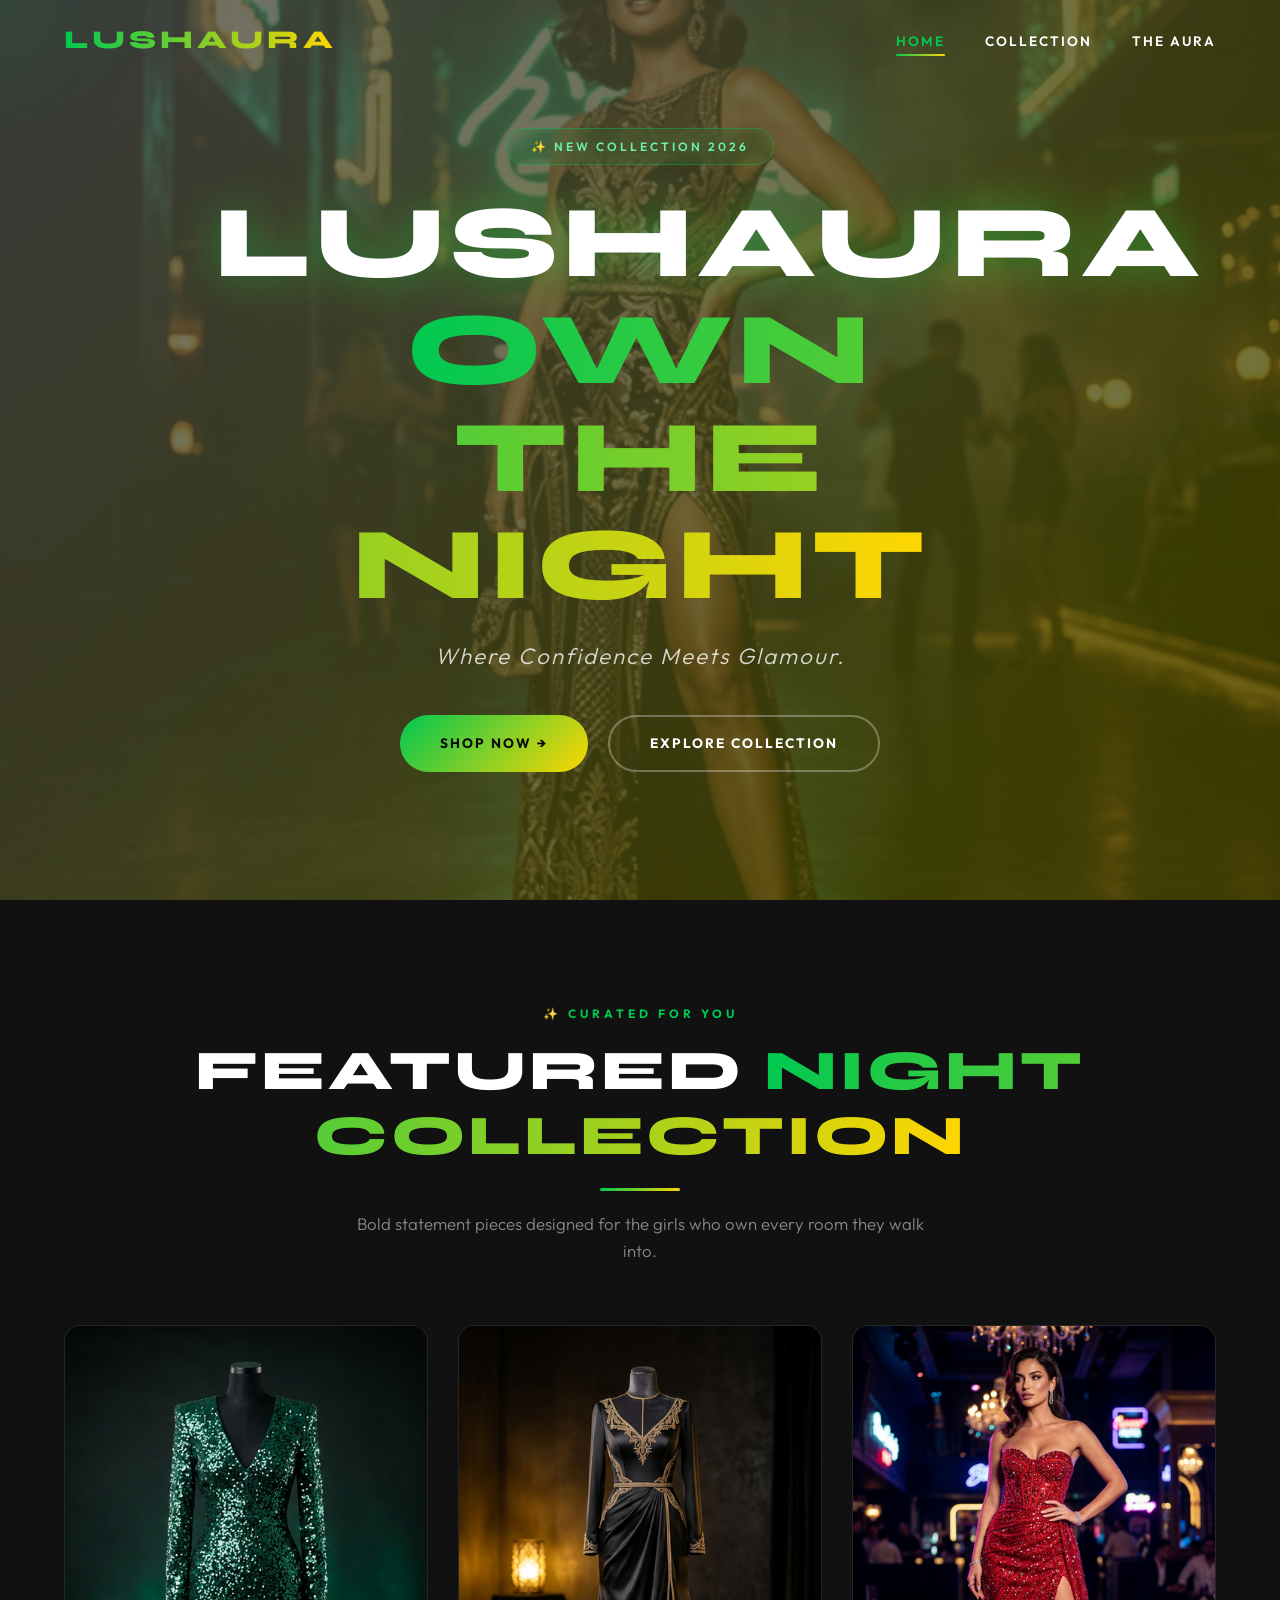
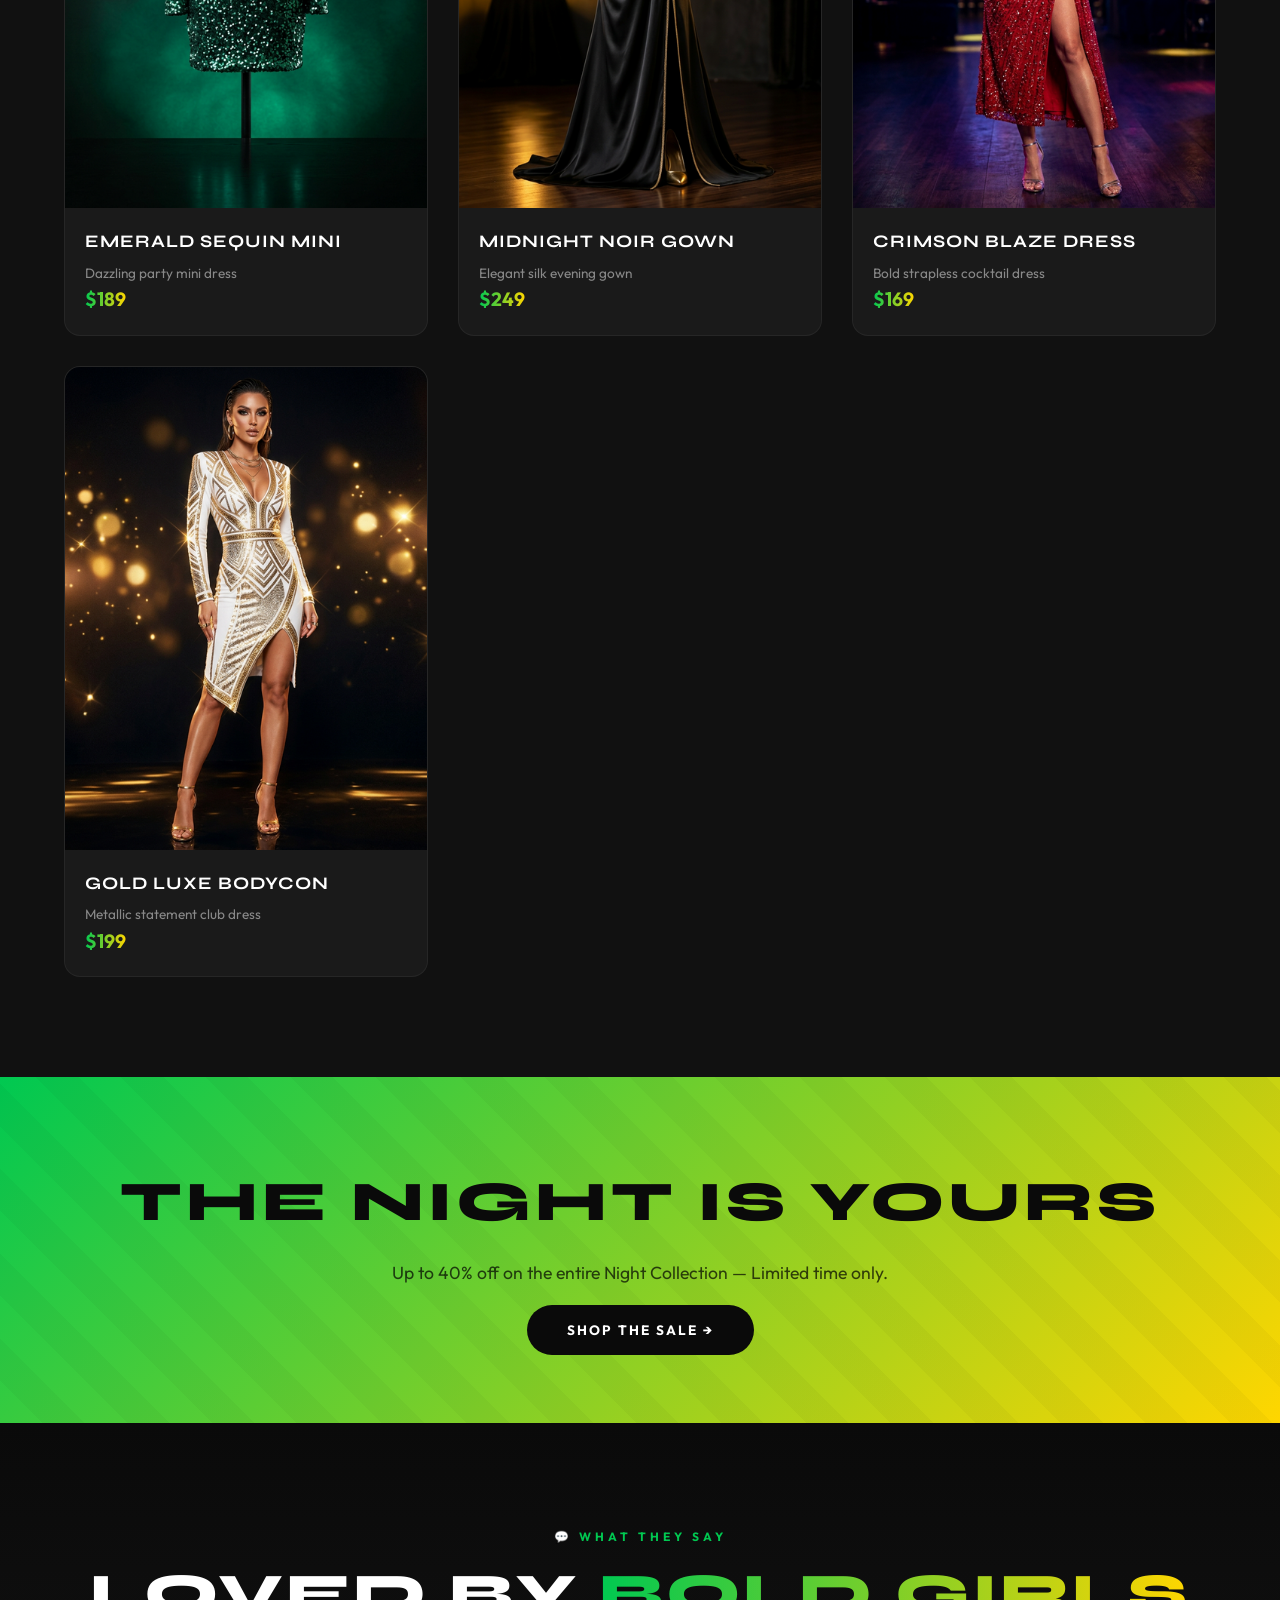
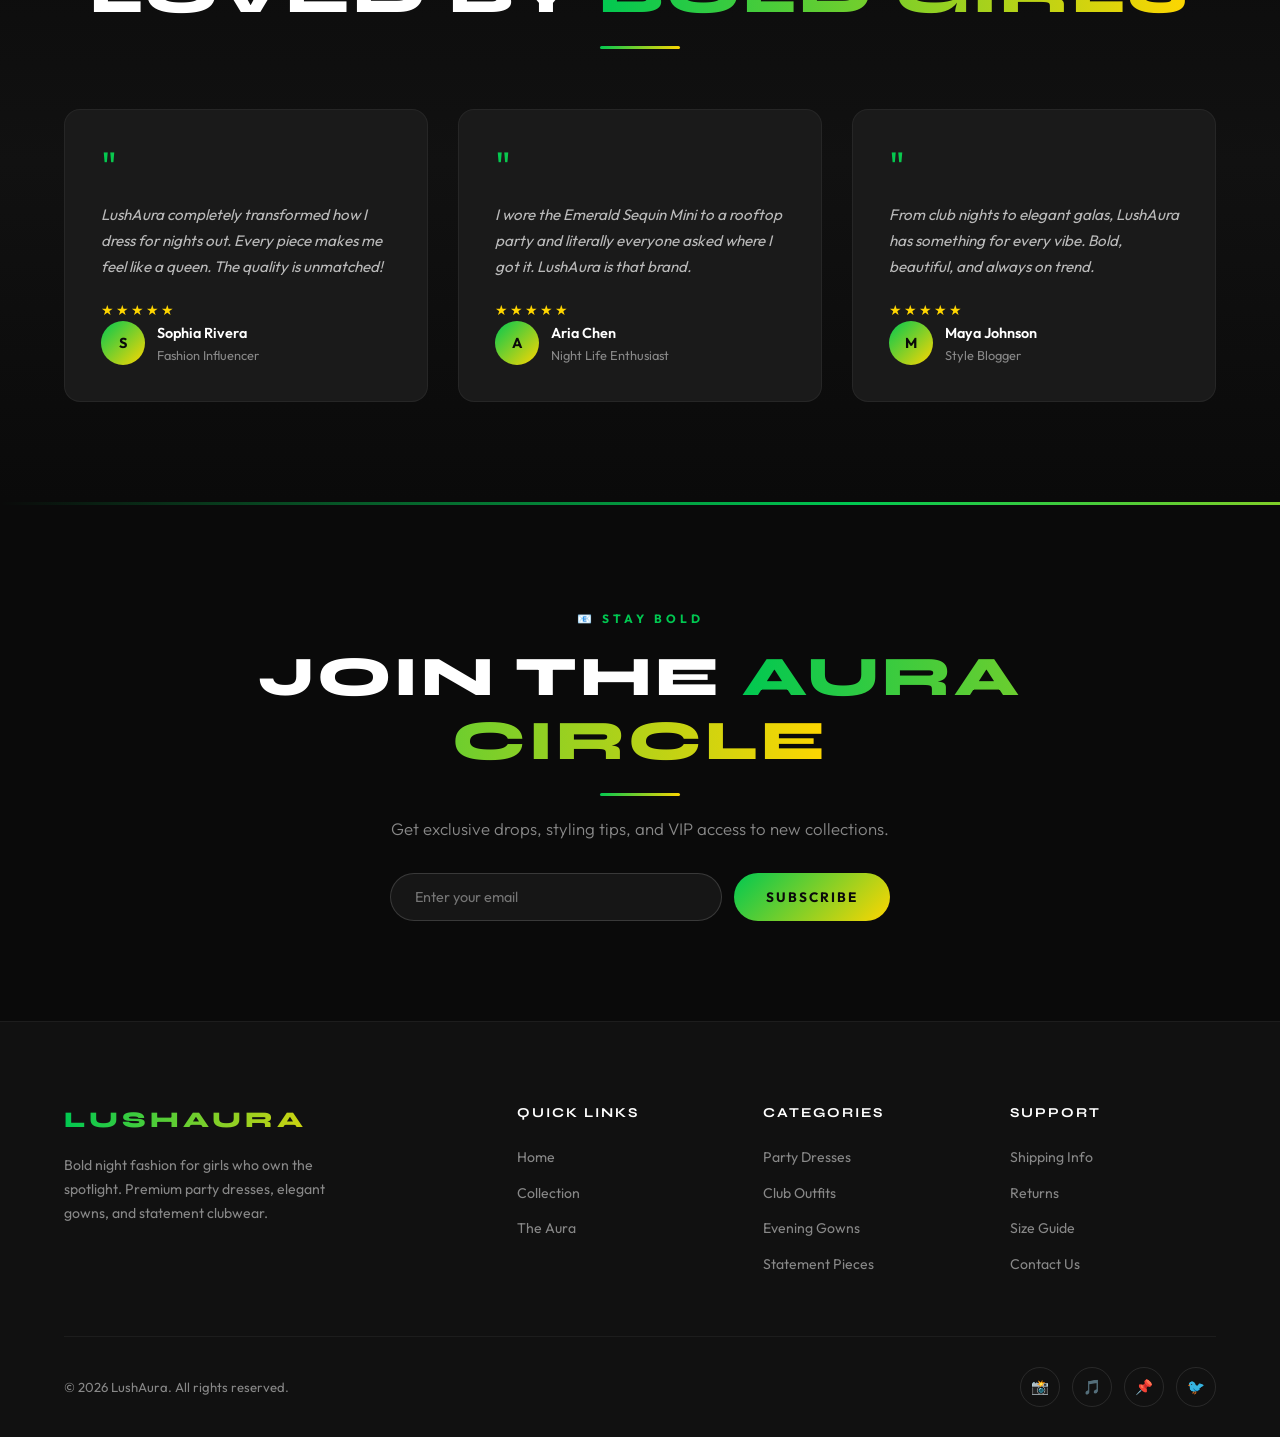
==== index.html @ 98f6dc51 "Add files via upload" ====
<!DOCTYPE html>
<html lang="en">

<head>
  <meta charset="UTF-8">
  <meta name="viewport" content="width=device-width, initial-scale=1.0">
  <meta name="description"
    content="LushAura — Bold night & party fashion for girls. Own the night with glamorous dresses, clubwear, and elegant gowns. Where confidence meets glamour.">
  <title>LushAura — Own The Night</title>
  <link rel="stylesheet" href="style.css">
  <link rel="icon"
    href="data:image/svg+xml,<svg xmlns='http://www.w3.org/2000/svg' viewBox='0 0 100 100'><text y='.9em' font-size='90'>✨</text></svg>">
</head>

<body>

  <!-- Preloader -->
  <div class="preloader">
    <div class="preloader-content">
      <div class="preloader-logo">LushAura</div>
      <div class="preloader-bar"></div>
    </div>
  </div>

  <!-- Navigation -->
  <nav class="navbar" id="navbar">
    <div class="container">
      <a href="index.html" class="nav-logo">LushAura</a>
      <ul class="nav-links">
        <li><a href="index.html" class="active">Home</a></li>
        <li><a href="collection.html">Collection</a></li>
        <li><a href="about.html">The Aura</a></li>
      </ul>
      <div class="hamburger" id="hamburger">
        <span></span><span></span><span></span>
      </div>
    </div>
  </nav>

  <!-- Mobile Nav -->
  <div class="mobile-nav" id="mobileNav">
    <a href="index.html">Home</a>
    <a href="collection.html">Collection</a>
    <a href="about.html">The Aura</a>
  </div>

  <!-- ===== HERO SECTION ===== -->
  <section class="hero" id="hero">
    <div class="hero-bg"></div>
    <div class="hero-image">
      <img src="images/hero-main.png" alt="LushAura Night Fashion">
    </div>
    <div class="hero-overlay"></div>
    <div class="hero-content">
      <span class="hero-badge">✨ New Collection 2026</span>
      <h1 class="hero-title">
        <span class="glow">LUSHAURA</span><br>
        <span class="gradient-text">OWN THE NIGHT</span>
      </h1>
      <p class="hero-tagline" data-type="Where Confidence Meets Glamour."></p>
      <div class="hero-buttons">
        <a href="collection.html" class="btn btn-primary">Shop Now →</a>
        <a href="collection.html" class="btn btn-outline">Explore Collection</a>
      </div>
    </div>
  </section>

  <!-- ===== FEATURED COLLECTION ===== -->
  <section class="section section-dark" id="featured">
    <div class="container">
      <div class="section-header reveal">
        <span class="section-label">✨ Curated For You</span>
        <h2 class="section-title">FEATURED <span class="gradient-text">NIGHT COLLECTION</span></h2>
        <div class="gradient-divider"></div>
        <p class="section-subtitle">Bold statement pieces designed for the girls who own every room they walk into.</p>
      </div>

      <div class="featured-grid">

        <!-- Product 1 -->
        <div class="product-card reveal">
          <div class="product-card-image">
            <img src="images/product-1.png" alt="Emerald Sequin Mini">
            <div class="product-card-overlay">
              <a href="collection.html" class="btn btn-primary" style="padding:12px 28px; font-size:0.75rem;">View
                Details</a>
            </div>
          </div>
          <div class="product-card-info">
            <h3 class="product-card-name">Emerald Sequin Mini</h3>
            <p class="product-card-desc">Dazzling party mini dress</p>
            <span class="product-card-price">$189</span>
          </div>
        </div>

        <!-- Product 2 -->
        <div class="product-card reveal">
          <div class="product-card-image">
            <img src="images/product-2.png" alt="Midnight Noir Gown">
            <div class="product-card-overlay">
              <a href="collection.html" class="btn btn-primary" style="padding:12px 28px; font-size:0.75rem;">View
                Details</a>
            </div>
          </div>
          <div class="product-card-info">
            <h3 class="product-card-name">Midnight Noir Gown</h3>
            <p class="product-card-desc">Elegant silk evening gown</p>
            <span class="product-card-price">$249</span>
          </div>
        </div>

        <!-- Product 3 -->
        <div class="product-card reveal">
          <div class="product-card-image">
            <img src="images/product-3.png" alt="Crimson Blaze Dress">
            <div class="product-card-overlay">
              <a href="collection.html" class="btn btn-primary" style="padding:12px 28px; font-size:0.75rem;">View
                Details</a>
            </div>
          </div>
          <div class="product-card-info">
            <h3 class="product-card-name">Crimson Blaze Dress</h3>
            <p class="product-card-desc">Bold strapless cocktail dress</p>
            <span class="product-card-price">$169</span>
          </div>
        </div>

        <!-- Product 4 -->
        <div class="product-card reveal">
          <div class="product-card-image">
            <img src="images/product-4.png" alt="Gold Luxe Bodycon">
            <div class="product-card-overlay">
              <a href="collection.html" class="btn btn-primary" style="padding:12px 28px; font-size:0.75rem;">View
                Details</a>
            </div>
          </div>
          <div class="product-card-info">
            <h3 class="product-card-name">Gold Luxe Bodycon</h3>
            <p class="product-card-desc">Metallic statement club dress</p>
            <span class="product-card-price">$199</span>
          </div>
        </div>

      </div>
    </div>
  </section>

  <!-- ===== PROMO BANNER ===== -->
  <section class="promo-banner">
    <div class="container">
      <div class="promo-content">
        <h2 class="promo-title reveal">THE NIGHT IS YOURS</h2>
        <p class="promo-subtitle reveal">Up to 40% off on the entire Night Collection — Limited time only.</p>
        <a href="collection.html" class="btn-dark reveal">Shop The Sale →</a>
      </div>
    </div>
  </section>

  <!-- ===== TESTIMONIALS ===== -->
  <section class="section section-gradient" id="testimonials">
    <div class="container">
      <div class="section-header reveal">
        <span class="section-label">💬 What They Say</span>
        <h2 class="section-title">LOVED BY <span class="gradient-text">BOLD GIRLS</span></h2>
        <div class="gradient-divider"></div>
      </div>

      <div class="testimonials-grid">
        <div class="testimonial-card reveal">
          <div class="testimonial-quote">"</div>
          <p class="testimonial-text">LushAura completely transformed how I dress for nights out. Every piece makes me
            feel like a queen. The quality is unmatched!</p>
          <div class="testimonial-stars">★★★★★</div>
          <div class="testimonial-author">
            <div class="testimonial-avatar">S</div>
            <div>
              <div class="testimonial-name">Sophia Rivera</div>
              <div class="testimonial-role">Fashion Influencer</div>
            </div>
          </div>
        </div>

        <div class="testimonial-card reveal">
          <div class="testimonial-quote">"</div>
          <p class="testimonial-text">I wore the Emerald Sequin Mini to a rooftop party and literally everyone asked
            where I got it. LushAura is that brand.</p>
          <div class="testimonial-stars">★★★★★</div>
          <div class="testimonial-author">
            <div class="testimonial-avatar">A</div>
            <div>
              <div class="testimonial-name">Aria Chen</div>
              <div class="testimonial-role">Night Life Enthusiast</div>
            </div>
          </div>
        </div>

        <div class="testimonial-card reveal">
          <div class="testimonial-quote">"</div>
          <p class="testimonial-text">From club nights to elegant galas, LushAura has something for every vibe. Bold,
            beautiful, and always on trend.</p>
          <div class="testimonial-stars">★★★★★</div>
          <div class="testimonial-author">
            <div class="testimonial-avatar">M</div>
            <div>
              <div class="testimonial-name">Maya Johnson</div>
              <div class="testimonial-role">Style Blogger</div>
            </div>
          </div>
        </div>
      </div>
    </div>
  </section>

  <!-- ===== ANIMATED DIVIDER ===== -->
  <div class="animated-divider"></div>

  <!-- ===== NEWSLETTER / CTA ===== -->
  <section class="section" id="newsletter">
    <div class="container">
      <div class="section-header reveal" style="margin-bottom:30px;">
        <span class="section-label">📧 Stay Bold</span>
        <h2 class="section-title">JOIN THE <span class="gradient-text">AURA CIRCLE</span></h2>
        <div class="gradient-divider"></div>
        <p class="section-subtitle">Get exclusive drops, styling tips, and VIP access to new collections.</p>
      </div>
      <div class="reveal"
        style="display:flex; gap:12px; justify-content:center; flex-wrap:wrap; max-width:500px; margin:30px auto 0;">
        <input type="email" placeholder="Enter your email"
          style="flex:1; min-width:220px; padding:14px 24px; border-radius:50px; border:1px solid rgba(255,255,255,0.15); background:rgba(255,255,255,0.05); color:#fff; font-family:var(--font-body); font-size:0.9rem; outline:none; transition:all 0.3s;"
          onfocus="this.style.borderColor='#00C851'" onblur="this.style.borderColor='rgba(255,255,255,0.15)'">
        <button class="btn btn-primary" style="padding:14px 32px;">Subscribe</button>
      </div>
    </div>
  </section>

  <!-- ===== FOOTER ===== -->
  <footer class="footer">
    <div class="container">
      <div class="footer-grid">
        <div class="footer-brand">
          <div class="footer-logo">LushAura</div>
          <p>Bold night fashion for girls who own the spotlight. Premium party dresses, elegant gowns, and statement
            clubwear.</p>
        </div>
        <div>
          <h4 class="footer-heading">Quick Links</h4>
          <ul class="footer-links">
            <li><a href="index.html">Home</a></li>
            <li><a href="collection.html">Collection</a></li>
            <li><a href="about.html">The Aura</a></li>
          </ul>
        </div>
        <div>
          <h4 class="footer-heading">Categories</h4>
          <ul class="footer-links">
            <li><a href="collection.html">Party Dresses</a></li>
            <li><a href="collection.html">Club Outfits</a></li>
            <li><a href="collection.html">Evening Gowns</a></li>
            <li><a href="collection.html">Statement Pieces</a></li>
          </ul>
        </div>
        <div>
          <h4 class="footer-heading">Support</h4>
          <ul class="footer-links">
            <li><a href="#">Shipping Info</a></li>
            <li><a href="#">Returns</a></li>
            <li><a href="#">Size Guide</a></li>
            <li><a href="#">Contact Us</a></li>
          </ul>
        </div>
      </div>
      <div class="footer-bottom">
        <p>© 2026 LushAura. All rights reserved.</p>
        <div class="footer-socials">
          <a href="#" class="footer-social-link" title="Instagram">📸</a>
          <a href="#" class="footer-social-link" title="TikTok">🎵</a>
          <a href="#" class="footer-social-link" title="Pinterest">📌</a>
          <a href="#" class="footer-social-link" title="Twitter">🐦</a>
        </div>
      </div>
    </div>
  </footer>

  <script src="images-data.js"></script>
  <script src="script.js"></script>
</body>

</html>
---- style.css ----
/* ============================================
   LushAura — Bold Night Fashion Brand
   Design System & Complete Styles
   ============================================ */

/* ---------- Google Fonts ---------- */
@import url('https://fonts.googleapis.com/css2?family=Outfit:wght@300;400;500;600;700;800;900&family=Syne:wght@400;500;600;700;800&display=swap');

/* ---------- CSS Variables ---------- */
:root {
  /* Brand Colors */
  --green: #00C851;
  --green-dark: #009624;
  --green-light: #69F0AE;
  --yellow: #FFD600;
  --yellow-light: #FFFF00;
  --white: #FFFFFF;
  --off-white: #F5F5F5;
  --black: #0A0A0A;
  --dark: #111111;
  --dark-card: #1A1A1A;
  --gray: #888888;
  --light-gray: #E0E0E0;

  /* Gradients */
  --gradient-main: linear-gradient(135deg, #00C851, #FFD600);
  --gradient-hero: linear-gradient(135deg, #FFFFFF 0%, #69F0AE 40%, #FFD600 100%);
  --gradient-dark: linear-gradient(135deg, #0A0A0A 0%, #1A1A1A 100%);
  --gradient-glow: linear-gradient(135deg, rgba(0,200,81,0.3), rgba(255,214,0,0.3));
  --gradient-text: linear-gradient(90deg, #00C851, #FFD600);

  /* Typography */
  --font-heading: 'Syne', sans-serif;
  --font-body: 'Outfit', sans-serif;

  /* Spacing */
  --section-padding: 100px 0;
  --container-width: 1200px;

  /* Effects */
  --glow-green: 0 0 30px rgba(0,200,81,0.4);
  --glow-yellow: 0 0 30px rgba(255,214,0,0.4);
  --glow-combined: 0 0 20px rgba(0,200,81,0.3), 0 0 40px rgba(255,214,0,0.2);
  --transition: all 0.4s cubic-bezier(0.25, 0.46, 0.45, 0.94);
  --transition-fast: all 0.25s ease;
}

/* ---------- Reset & Base ---------- */
*, *::before, *::after {
  margin: 0;
  padding: 0;
  box-sizing: border-box;
}

html {
  scroll-behavior: smooth;
  overflow-x: hidden;
}

body {
  font-family: var(--font-body);
  background: var(--black);
  color: var(--white);
  overflow-x: hidden;
  line-height: 1.6;
  -webkit-font-smoothing: antialiased;
}

a {
  text-decoration: none;
  color: inherit;
}

img {
  max-width: 100%;
  display: block;
}

ul { list-style: none; }

.container {
  max-width: var(--container-width);
  margin: 0 auto;
  padding: 0 24px;
}

/* ---------- Cursor Glow Effect ---------- */
.cursor-glow {
  position: fixed;
  width: 300px;
  height: 300px;
  border-radius: 50%;
  background: radial-gradient(circle, rgba(0,200,81,0.08) 0%, transparent 70%);
  pointer-events: none;
  z-index: 9999;
  transform: translate(-50%, -50%);
  transition: opacity 0.3s;
}

/* ---------- Preloader ---------- */
.preloader {
  position: fixed;
  inset: 0;
  background: var(--black);
  display: flex;
  align-items: center;
  justify-content: center;
  z-index: 100000;
  transition: opacity 0.6s, visibility 0.6s;
}

.preloader.hidden {
  opacity: 0;
  visibility: hidden;
}

.preloader-content {
  text-align: center;
}

.preloader-logo {
  font-family: var(--font-heading);
  font-size: 3rem;
  font-weight: 800;
  background: var(--gradient-text);
  -webkit-background-clip: text;
  -webkit-text-fill-color: transparent;
  background-clip: text;
  letter-spacing: 6px;
  text-transform: uppercase;
  animation: preloaderPulse 1.5s ease-in-out infinite;
}

.preloader-bar {
  width: 200px;
  height: 3px;
  background: rgba(255,255,255,0.1);
  margin: 20px auto 0;
  border-radius: 3px;
  overflow: hidden;
}

.preloader-bar::after {
  content: '';
  display: block;
  width: 40%;
  height: 100%;
  background: var(--gradient-main);
  border-radius: 3px;
  animation: preloaderSlide 1s ease-in-out infinite;
}

@keyframes preloaderPulse {
  0%, 100% { opacity: 0.6; transform: scale(0.98); }
  50% { opacity: 1; transform: scale(1); }
}

@keyframes preloaderSlide {
  0% { transform: translateX(-100%); }
  100% { transform: translateX(350%); }
}

/* ============================================
   NAVIGATION
   ============================================ */
.navbar {
  position: fixed;
  top: 0;
  left: 0;
  width: 100%;
  z-index: 10000;
  padding: 20px 0;
  transition: var(--transition);
}

.navbar.scrolled {
  background: rgba(10,10,10,0.92);
  backdrop-filter: blur(20px);
  -webkit-backdrop-filter: blur(20px);
  padding: 12px 0;
  box-shadow: 0 2px 30px rgba(0,200,81,0.1);
}

.navbar .container {
  display: flex;
  align-items: center;
  justify-content: space-between;
}

.nav-logo {
  font-family: var(--font-heading);
  font-size: 1.6rem;
  font-weight: 800;
  letter-spacing: 4px;
  text-transform: uppercase;
  background: var(--gradient-text);
  -webkit-background-clip: text;
  -webkit-text-fill-color: transparent;
  background-clip: text;
}

.nav-links {
  display: flex;
  gap: 40px;
  align-items: center;
}

.nav-links a {
  font-size: 0.85rem;
  font-weight: 600;
  letter-spacing: 2px;
  text-transform: uppercase;
  position: relative;
  padding: 4px 0;
  transition: var(--transition-fast);
}

.nav-links a::after {
  content: '';
  position: absolute;
  bottom: -2px;
  left: 0;
  width: 0;
  height: 2px;
  background: var(--gradient-main);
  transition: var(--transition);
  border-radius: 2px;
}

.nav-links a:hover::after,
.nav-links a.active::after {
  width: 100%;
}

.nav-links a:hover {
  color: var(--green-light);
}

.nav-links a.active {
  color: var(--green);
}

/* Hamburger */
.hamburger {
  display: none;
  flex-direction: column;
  gap: 5px;
  cursor: pointer;
  z-index: 10001;
}

.hamburger span {
  width: 28px;
  height: 2px;
  background: var(--white);
  transition: var(--transition);
  border-radius: 2px;
}

.hamburger.active span:nth-child(1) { transform: rotate(45deg) translate(5px, 5px); }
.hamburger.active span:nth-child(2) { opacity: 0; }
.hamburger.active span:nth-child(3) { transform: rotate(-45deg) translate(5px, -5px); }

/* Mobile Nav */
.mobile-nav {
  display: none;
  position: fixed;
  inset: 0;
  background: rgba(10,10,10,0.98);
  backdrop-filter: blur(30px);
  z-index: 10000;
  flex-direction: column;
  align-items: center;
  justify-content: center;
  gap: 30px;
  opacity: 0;
  visibility: hidden;
  transition: var(--transition);
}

.mobile-nav.active {
  opacity: 1;
  visibility: visible;
}

.mobile-nav a {
  font-family: var(--font-heading);
  font-size: 2rem;
  font-weight: 700;
  text-transform: uppercase;
  letter-spacing: 4px;
  transition: var(--transition-fast);
}

.mobile-nav a:hover {
  background: var(--gradient-text);
  -webkit-background-clip: text;
  -webkit-text-fill-color: transparent;
  background-clip: text;
}

/* ============================================
   HERO SECTION
   ============================================ */
.hero {
  position: relative;
  min-height: 100vh;
  display: flex;
  align-items: center;
  justify-content: center;
  overflow: hidden;
}

.hero-bg {
  position: absolute;
  inset: 0;
  background: linear-gradient(-45deg, #ffffff, #69F0AE, #00C851, #FFD600, #FFFF00, #ffffff);
  background-size: 400% 400%;
  animation: heroGradient 12s ease infinite;
  z-index: 0;
}

@keyframes heroGradient {
  0% { background-position: 0% 50%; }
  50% { background-position: 100% 50%; }
  100% { background-position: 0% 50%; }
}

.hero-overlay {
  position: absolute;
  inset: 0;
  background: rgba(0,0,0,0.55);
  z-index: 1;
}

.hero-image {
  position: absolute;
  inset: 0;
  z-index: 0;
}

.hero-image img {
  width: 100%;
  height: 100%;
  object-fit: cover;
  opacity: 0.5;
}

.hero-content {
  position: relative;
  z-index: 2;
  text-align: center;
  max-width: 900px;
  padding: 0 24px;
}

.hero-badge {
  display: inline-block;
  padding: 8px 24px;
  border: 1px solid rgba(0,200,81,0.4);
  border-radius: 50px;
  font-size: 0.75rem;
  font-weight: 600;
  letter-spacing: 3px;
  text-transform: uppercase;
  color: var(--green-light);
  margin-bottom: 24px;
  backdrop-filter: blur(10px);
  background: rgba(0,200,81,0.08);
  animation: fadeSlideUp 1s 0.2s both;
}

.hero-title {
  font-family: var(--font-heading);
  font-size: clamp(3rem, 8vw, 6.5rem);
  font-weight: 900;
  line-height: 1.05;
  text-transform: uppercase;
  letter-spacing: 4px;
  margin-bottom: 20px;
  animation: fadeSlideUp 1s 0.4s both;
}

.hero-title .gradient-text {
  background: var(--gradient-text);
  -webkit-background-clip: text;
  -webkit-text-fill-color: transparent;
  background-clip: text;
  text-shadow: none;
}

.hero-title .glow {
  text-shadow: 0 0 40px rgba(0,200,81,0.4), 0 0 80px rgba(255,214,0,0.2);
}

.hero-tagline {
  font-size: clamp(1rem, 2.5vw, 1.4rem);
  font-weight: 300;
  color: rgba(255,255,255,0.8);
  letter-spacing: 2px;
  margin-bottom: 40px;
  font-style: italic;
  animation: fadeSlideUp 1s 0.6s both;
}

.hero-buttons {
  display: flex;
  gap: 20px;
  justify-content: center;
  flex-wrap: wrap;
  animation: fadeSlideUp 1s 0.8s both;
}

/* ---------- Buttons ---------- */
.btn {
  display: inline-flex;
  align-items: center;
  gap: 8px;
  padding: 16px 40px;
  font-family: var(--font-body);
  font-size: 0.85rem;
  font-weight: 700;
  text-transform: uppercase;
  letter-spacing: 2px;
  border: none;
  border-radius: 50px;
  cursor: pointer;
  position: relative;
  overflow: hidden;
  transition: var(--transition);
}

.btn-primary {
  background: var(--gradient-main);
  color: var(--black);
}

.btn-primary:hover {
  transform: translateY(-3px);
  box-shadow: var(--glow-combined);
}

.btn-outline {
  background: transparent;
  color: var(--white);
  border: 2px solid rgba(255,255,255,0.3);
}

.btn-outline:hover {
  border-color: var(--green);
  color: var(--green-light);
  transform: translateY(-3px);
  box-shadow: var(--glow-green);
}

/* Ripple effect */
.btn .ripple {
  position: absolute;
  border-radius: 50%;
  background: rgba(255,255,255,0.3);
  transform: scale(0);
  animation: ripple 0.6s linear;
  pointer-events: none;
}

@keyframes ripple {
  to { transform: scale(4); opacity: 0; }
}

/* ============================================
   SECTION STYLES
   ============================================ */
.section {
  padding: var(--section-padding);
  position: relative;
}

.section-dark {
  background: var(--dark);
}

.section-gradient {
  background: linear-gradient(180deg, var(--black) 0%, var(--dark) 50%, var(--black) 100%);
}

.section-header {
  text-align: center;
  margin-bottom: 60px;
}

.section-label {
  display: inline-block;
  font-size: 0.75rem;
  font-weight: 700;
  letter-spacing: 4px;
  text-transform: uppercase;
  color: var(--green);
  margin-bottom: 16px;
}

.section-title {
  font-family: var(--font-heading);
  font-size: clamp(2rem, 5vw, 3.5rem);
  font-weight: 800;
  text-transform: uppercase;
  letter-spacing: 3px;
  line-height: 1.15;
  margin-bottom: 16px;
}

.section-title .gradient-text {
  background: var(--gradient-text);
  -webkit-background-clip: text;
  -webkit-text-fill-color: transparent;
  background-clip: text;
}

.section-subtitle {
  font-size: 1.05rem;
  color: var(--gray);
  max-width: 600px;
  margin: 0 auto;
  font-weight: 300;
}

/* Gradient Divider */
.gradient-divider {
  width: 80px;
  height: 3px;
  background: var(--gradient-main);
  margin: 20px auto;
  border-radius: 3px;
}

/* ============================================
   FEATURED COLLECTION (Home)
   ============================================ */
.featured-grid {
  display: grid;
  grid-template-columns: repeat(auto-fit, minmax(280px, 1fr));
  gap: 30px;
}

.product-card {
  background: var(--dark-card);
  border-radius: 16px;
  overflow: hidden;
  position: relative;
  transition: var(--transition);
  border: 1px solid rgba(255,255,255,0.05);
}

.product-card:hover {
  transform: translateY(-10px);
  box-shadow: 0 20px 60px rgba(0,200,81,0.15);
  border-color: rgba(0,200,81,0.2);
}

.product-card-image {
  position: relative;
  overflow: hidden;
  aspect-ratio: 3/4;
}

.product-card-image img {
  width: 100%;
  height: 100%;
  object-fit: cover;
  transition: transform 0.6s ease;
}

.product-card:hover .product-card-image img {
  transform: scale(1.08);
}

.product-card-overlay {
  position: absolute;
  inset: 0;
  background: linear-gradient(to top, rgba(0,0,0,0.8) 0%, transparent 50%);
  opacity: 0;
  transition: var(--transition);
  display: flex;
  align-items: flex-end;
  justify-content: center;
  padding: 20px;
}

.product-card:hover .product-card-overlay {
  opacity: 1;
}

.product-card-info {
  padding: 20px;
}

.product-card-name {
  font-family: var(--font-heading);
  font-size: 1.1rem;
  font-weight: 700;
  text-transform: uppercase;
  letter-spacing: 1px;
  margin-bottom: 6px;
}

.product-card-price {
  font-size: 1.2rem;
  font-weight: 700;
  background: var(--gradient-text);
  -webkit-background-clip: text;
  -webkit-text-fill-color: transparent;
  background-clip: text;
}

.product-card-desc {
  font-size: 0.85rem;
  color: var(--gray);
  margin-top: 4px;
}

/* ============================================
   PROMO BANNER
   ============================================ */
.promo-banner {
  padding: 80px 0;
  background: var(--gradient-main);
  position: relative;
  overflow: hidden;
}

.promo-banner::before {
  content: '';
  position: absolute;
  inset: 0;
  background: repeating-linear-gradient(
    45deg,
    transparent,
    transparent 30px,
    rgba(0,0,0,0.03) 30px,
    rgba(0,0,0,0.03) 60px
  );
}

.promo-content {
  position: relative;
  text-align: center;
}

.promo-title {
  font-family: var(--font-heading);
  font-size: clamp(2rem, 5vw, 3.5rem);
  font-weight: 900;
  color: var(--black);
  text-transform: uppercase;
  letter-spacing: 4px;
  margin-bottom: 12px;
}

.promo-subtitle {
  font-size: 1.1rem;
  color: rgba(0,0,0,0.7);
  margin-bottom: 30px;
  font-weight: 400;
}

.btn-dark {
  background: var(--black);
  color: var(--white);
  padding: 16px 40px;
  border-radius: 50px;
  font-weight: 700;
  text-transform: uppercase;
  letter-spacing: 2px;
  font-size: 0.85rem;
  border: none;
  cursor: pointer;
  transition: var(--transition);
}

.btn-dark:hover {
  background: var(--dark);
  transform: translateY(-3px);
  box-shadow: 0 10px 30px rgba(0,0,0,0.3);
}

/* ============================================
   TESTIMONIALS
   ============================================ */
.testimonials-grid {
  display: grid;
  grid-template-columns: repeat(auto-fit, minmax(300px, 1fr));
  gap: 30px;
}

.testimonial-card {
  background: var(--dark-card);
  border: 1px solid rgba(255,255,255,0.05);
  border-radius: 16px;
  padding: 36px;
  position: relative;
  transition: var(--transition);
}

.testimonial-card:hover {
  border-color: rgba(0,200,81,0.2);
  transform: translateY(-5px);
}

.testimonial-quote {
  font-size: 2.5rem;
  background: var(--gradient-text);
  -webkit-background-clip: text;
  -webkit-text-fill-color: transparent;
  background-clip: text;
  line-height: 1;
  margin-bottom: 16px;
}

.testimonial-text {
  font-size: 0.95rem;
  color: rgba(255,255,255,0.7);
  line-height: 1.7;
  margin-bottom: 20px;
  font-style: italic;
}

.testimonial-author {
  display: flex;
  align-items: center;
  gap: 12px;
}

.testimonial-avatar {
  width: 44px;
  height: 44px;
  border-radius: 50%;
  background: var(--gradient-main);
  display: flex;
  align-items: center;
  justify-content: center;
  font-weight: 700;
  color: var(--black);
  font-size: 0.9rem;
}

.testimonial-name {
  font-weight: 600;
  font-size: 0.9rem;
}

.testimonial-role {
  font-size: 0.8rem;
  color: var(--gray);
}

.testimonial-stars {
  color: var(--yellow);
  font-size: 0.85rem;
  letter-spacing: 2px;
}

/* ============================================
   COLLECTION PAGE
   ============================================ */
.collection-hero {
  padding: 160px 0 80px;
  text-align: center;
  background: linear-gradient(180deg, var(--dark) 0%, var(--black) 100%);
  position: relative;
}

.collection-hero::before {
  content: '';
  position: absolute;
  top: 0;
  left: 50%;
  transform: translateX(-50%);
  width: 600px;
  height: 600px;
  background: radial-gradient(circle, rgba(0,200,81,0.08) 0%, transparent 70%);
  pointer-events: none;
}

/* Filter Tabs */
.filter-tabs {
  display: flex;
  gap: 12px;
  justify-content: center;
  flex-wrap: wrap;
  margin-bottom: 50px;
}

.filter-tab {
  padding: 12px 28px;
  border: 1px solid rgba(255,255,255,0.15);
  border-radius: 50px;
  font-family: var(--font-body);
  font-size: 0.8rem;
  font-weight: 600;
  letter-spacing: 2px;
  text-transform: uppercase;
  background: transparent;
  color: var(--white);
  cursor: pointer;
  transition: var(--transition);
}

.filter-tab:hover {
  border-color: var(--green);
  color: var(--green-light);
}

.filter-tab.active {
  background: var(--gradient-main);
  color: var(--black);
  border-color: transparent;
}

/* Collection Grid */
.collection-grid {
  display: grid;
  grid-template-columns: repeat(auto-fill, minmax(280px, 1fr));
  gap: 30px;
}

.collection-card {
  background: var(--dark-card);
  border-radius: 16px;
  overflow: hidden;
  border: 1px solid rgba(255,255,255,0.05);
  transition: var(--transition);
  opacity: 0;
  transform: translateY(30px);
}

.collection-card.visible {
  opacity: 1;
  transform: translateY(0);
}

.collection-card:hover {
  transform: translateY(-8px);
  box-shadow: 0 20px 50px rgba(0,200,81,0.12);
  border-color: rgba(0,200,81,0.2);
}

.collection-card-image {
  position: relative;
  overflow: hidden;
  aspect-ratio: 3/4;
}

.collection-card-image img {
  width: 100%;
  height: 100%;
  object-fit: cover;
  transition: transform 0.6s ease;
}

.collection-card:hover .collection-card-image img {
  transform: scale(1.08);
}

.collection-card-badge {
  position: absolute;
  top: 14px;
  left: 14px;
  padding: 6px 14px;
  background: var(--gradient-main);
  border-radius: 50px;
  font-size: 0.7rem;
  font-weight: 700;
  text-transform: uppercase;
  letter-spacing: 1px;
  color: var(--black);
}

.collection-card-wishlist {
  position: absolute;
  top: 14px;
  right: 14px;
  width: 36px;
  height: 36px;
  border-radius: 50%;
  background: rgba(0,0,0,0.5);
  backdrop-filter: blur(10px);
  display: flex;
  align-items: center;
  justify-content: center;
  border: none;
  cursor: pointer;
  color: var(--white);
  font-size: 1rem;
  transition: var(--transition-fast);
}

.collection-card-wishlist:hover {
  background: var(--green);
  color: var(--black);
}

.collection-card-info {
  padding: 20px;
}

.collection-card-name {
  font-family: var(--font-heading);
  font-size: 1rem;
  font-weight: 700;
  text-transform: uppercase;
  letter-spacing: 1px;
  margin-bottom: 6px;
}

.collection-card-desc {
  font-size: 0.82rem;
  color: var(--gray);
  margin-bottom: 14px;
  line-height: 1.5;
}

.collection-card-footer {
  display: flex;
  align-items: center;
  justify-content: space-between;
}

.collection-card-price {
  font-size: 1.15rem;
  font-weight: 700;
  background: var(--gradient-text);
  -webkit-background-clip: text;
  -webkit-text-fill-color: transparent;
  background-clip: text;
}

.btn-add-cart {
  padding: 10px 22px;
  background: transparent;
  border: 1px solid rgba(0,200,81,0.4);
  border-radius: 50px;
  color: var(--green);
  font-family: var(--font-body);
  font-size: 0.72rem;
  font-weight: 700;
  text-transform: uppercase;
  letter-spacing: 1px;
  cursor: pointer;
  transition: var(--transition);
}

.btn-add-cart:hover {
  background: var(--gradient-main);
  color: var(--black);
  border-color: transparent;
  transform: scale(1.05);
}

/* Glowing border animation */
.collection-card.glow-border {
  animation: glowBorder 3s ease-in-out infinite alternate;
}

@keyframes glowBorder {
  0% { box-shadow: 0 0 5px rgba(0,200,81,0.1); }
  100% { box-shadow: 0 0 20px rgba(0,200,81,0.2), 0 0 40px rgba(255,214,0,0.1); }
}

/* ============================================
   ABOUT PAGE
   ============================================ */
.about-hero {
  padding: 160px 0 80px;
  text-align: center;
  background: linear-gradient(180deg, var(--dark) 0%, var(--black) 100%);
  position: relative;
}

.about-hero::before {
  content: '';
  position: absolute;
  top: 0;
  right: 0;
  width: 500px;
  height: 500px;
  background: radial-gradient(circle, rgba(255,214,0,0.06) 0%, transparent 70%);
  pointer-events: none;
}

/* Brand Story */
.story-grid {
  display: grid;
  grid-template-columns: 1fr 1fr;
  gap: 60px;
  align-items: center;
}

.story-image {
  border-radius: 20px;
  overflow: hidden;
  position: relative;
}

.story-image img {
  width: 100%;
  height: 400px;
  object-fit: cover;
  transition: transform 0.6s ease;
}

.story-image:hover img {
  transform: scale(1.05);
}

.story-image::after {
  content: '';
  position: absolute;
  inset: 0;
  border: 2px solid rgba(0,200,81,0.2);
  border-radius: 20px;
  pointer-events: none;
}

.story-content h3 {
  font-family: var(--font-heading);
  font-size: 2rem;
  font-weight: 800;
  text-transform: uppercase;
  letter-spacing: 2px;
  margin-bottom: 20px;
}

.story-content p {
  font-size: 1rem;
  color: rgba(255,255,255,0.7);
  line-height: 1.8;
  margin-bottom: 16px;
}

/* Gallery */
.gallery-grid {
  display: grid;
  grid-template-columns: repeat(3, 1fr);
  gap: 20px;
}

.gallery-item {
  border-radius: 16px;
  overflow: hidden;
  position: relative;
  aspect-ratio: 1;
  cursor: pointer;
}

.gallery-item img {
  width: 100%;
  height: 100%;
  object-fit: cover;
  transition: transform 0.6s ease, filter 0.4s;
}

.gallery-item:hover img {
  transform: scale(1.1);
  filter: brightness(1.1);
}

.gallery-item::after {
  content: '';
  position: absolute;
  inset: 0;
  background: linear-gradient(to top, rgba(0,0,0,0.5) 0%, transparent 60%);
  opacity: 0;
  transition: var(--transition);
}

.gallery-item:hover::after {
  opacity: 1;
}

.gallery-item-label {
  position: absolute;
  bottom: 16px;
  left: 16px;
  font-family: var(--font-heading);
  font-size: 0.85rem;
  font-weight: 700;
  text-transform: uppercase;
  letter-spacing: 2px;
  z-index: 2;
  opacity: 0;
  transform: translateY(10px);
  transition: var(--transition);
}

.gallery-item:hover .gallery-item-label {
  opacity: 1;
  transform: translateY(0);
}

/* Trend Highlights */
.trend-card {
  display: flex;
  align-items: center;
  gap: 40px;
  padding: 40px;
  background: var(--dark-card);
  border-radius: 20px;
  border: 1px solid rgba(255,255,255,0.05);
  margin-bottom: 24px;
  transition: var(--transition);
}

.trend-card:hover {
  border-color: rgba(0,200,81,0.15);
  transform: translateX(5px);
}

.trend-card.reverse {
  flex-direction: row-reverse;
}

.trend-card-image {
  flex: 0 0 200px;
  height: 200px;
  border-radius: 16px;
  overflow: hidden;
}

.trend-card-image img {
  width: 100%;
  height: 100%;
  object-fit: cover;
}

.trend-card-content {
  flex: 1;
}

.trend-card-content h4 {
  font-family: var(--font-heading);
  font-size: 1.3rem;
  font-weight: 700;
  text-transform: uppercase;
  letter-spacing: 2px;
  margin-bottom: 12px;
}

.trend-card-content p {
  font-size: 0.92rem;
  color: var(--gray);
  line-height: 1.7;
}

/* Progress Bars */
.progress-group {
  max-width: 600px;
  margin: 0 auto;
}

.progress-item {
  margin-bottom: 30px;
}

.progress-label {
  display: flex;
  justify-content: space-between;
  margin-bottom: 10px;
  font-size: 0.85rem;
  font-weight: 600;
  text-transform: uppercase;
  letter-spacing: 2px;
}

.progress-label span:last-child {
  color: var(--green);
}

.progress-bar {
  width: 100%;
  height: 6px;
  background: rgba(255,255,255,0.1);
  border-radius: 6px;
  overflow: hidden;
}

.progress-fill {
  height: 100%;
  background: var(--gradient-main);
  border-radius: 6px;
  width: 0;
  transition: width 1.5s cubic-bezier(0.25, 0.46, 0.45, 0.94);
}

/* Glassmorphism Cards */
.glass-card {
  background: rgba(255,255,255,0.03);
  backdrop-filter: blur(20px);
  -webkit-backdrop-filter: blur(20px);
  border: 1px solid rgba(255,255,255,0.08);
  border-radius: 20px;
  padding: 36px;
  transition: var(--transition);
}

.glass-card:hover {
  background: rgba(255,255,255,0.06);
  border-color: rgba(0,200,81,0.15);
  transform: translateY(-5px);
}

.glass-grid {
  display: grid;
  grid-template-columns: repeat(auto-fit, minmax(280px, 1fr));
  gap: 24px;
}

.glass-card-icon {
  font-size: 2.5rem;
  margin-bottom: 16px;
}

.glass-card h4 {
  font-family: var(--font-heading);
  font-size: 1.1rem;
  font-weight: 700;
  text-transform: uppercase;
  letter-spacing: 1px;
  margin-bottom: 12px;
}

.glass-card p {
  font-size: 0.9rem;
  color: var(--gray);
  line-height: 1.7;
}

/* Floating Decorative Shapes */
.floating-shape {
  position: absolute;
  border-radius: 50%;
  pointer-events: none;
  opacity: 0.05;
}

.floating-shape.shape-1 {
  width: 300px;
  height: 300px;
  background: var(--green);
  top: 10%;
  right: -100px;
  animation: float 8s ease-in-out infinite;
}

.floating-shape.shape-2 {
  width: 200px;
  height: 200px;
  background: var(--yellow);
  bottom: 20%;
  left: -60px;
  animation: float 10s ease-in-out infinite reverse;
}

.floating-shape.shape-3 {
  width: 150px;
  height: 150px;
  background: var(--green-light);
  top: 50%;
  right: 10%;
  animation: float 12s ease-in-out infinite;
}

@keyframes float {
  0%, 100% { transform: translate(0, 0) rotate(0deg); }
  33% { transform: translate(20px, -30px) rotate(5deg); }
  66% { transform: translate(-15px, 15px) rotate(-3deg); }
}

/* ============================================
   FOOTER
   ============================================ */
.footer {
  padding: 80px 0 30px;
  background: var(--dark);
  border-top: 1px solid rgba(255,255,255,0.05);
}

.footer-grid {
  display: grid;
  grid-template-columns: 2fr 1fr 1fr 1fr;
  gap: 40px;
  margin-bottom: 50px;
}

.footer-brand {
  max-width: 300px;
}

.footer-logo {
  font-family: var(--font-heading);
  font-size: 1.4rem;
  font-weight: 800;
  letter-spacing: 4px;
  text-transform: uppercase;
  background: var(--gradient-text);
  -webkit-background-clip: text;
  -webkit-text-fill-color: transparent;
  background-clip: text;
  margin-bottom: 16px;
}

.footer-brand p {
  font-size: 0.88rem;
  color: var(--gray);
  line-height: 1.7;
}

.footer-heading {
  font-family: var(--font-heading);
  font-size: 0.85rem;
  font-weight: 700;
  text-transform: uppercase;
  letter-spacing: 2px;
  margin-bottom: 20px;
  color: var(--white);
}

.footer-links li {
  margin-bottom: 10px;
}

.footer-links a {
  font-size: 0.88rem;
  color: var(--gray);
  transition: var(--transition-fast);
}

.footer-links a:hover {
  color: var(--green-light);
  padding-left: 5px;
}

.footer-bottom {
  padding-top: 30px;
  border-top: 1px solid rgba(255,255,255,0.05);
  display: flex;
  justify-content: space-between;
  align-items: center;
  flex-wrap: wrap;
  gap: 12px;
}

.footer-bottom p {
  font-size: 0.82rem;
  color: var(--gray);
}

.footer-socials {
  display: flex;
  gap: 12px;
}

.footer-social-link {
  width: 40px;
  height: 40px;
  border-radius: 50%;
  border: 1px solid rgba(255,255,255,0.1);
  display: flex;
  align-items: center;
  justify-content: center;
  font-size: 0.9rem;
  transition: var(--transition);
}

.footer-social-link:hover {
  background: var(--gradient-main);
  color: var(--black);
  border-color: transparent;
  transform: translateY(-3px);
}

/* ============================================
   SCROLL REVEAL ANIMATIONS
   ============================================ */
.reveal {
  opacity: 0;
  transform: translateY(40px);
  transition: opacity 0.8s ease, transform 0.8s ease;
}

.reveal.visible {
  opacity: 1;
  transform: translateY(0);
}

.reveal-left {
  opacity: 0;
  transform: translateX(-50px);
  transition: opacity 0.8s ease, transform 0.8s ease;
}

.reveal-left.visible {
  opacity: 1;
  transform: translateX(0);
}

.reveal-right {
  opacity: 0;
  transform: translateX(50px);
  transition: opacity 0.8s ease, transform 0.8s ease;
}

.reveal-right.visible {
  opacity: 1;
  transform: translateX(0);
}

@keyframes fadeSlideUp {
  from { opacity: 0; transform: translateY(30px); }
  to { opacity: 1; transform: translateY(0); }
}

/* ============================================
   ANIMATED GRADIENT DIVIDER
   ============================================ */
.animated-divider {
  width: 100%;
  height: 3px;
  background: linear-gradient(90deg, transparent, var(--green), var(--yellow), transparent);
  background-size: 200% 100%;
  animation: dividerMove 3s ease infinite;
}

@keyframes dividerMove {
  0% { background-position: -200% 0; }
  100% { background-position: 200% 0; }
}

/* ============================================
   IMAGE PLACEHOLDERS (for missing images)
   ============================================ */
.placeholder-img {
  width: 100%;
  height: 100%;
  display: flex;
  align-items: center;
  justify-content: center;
  font-family: var(--font-heading);
  font-weight: 700;
  text-transform: uppercase;
  letter-spacing: 3px;
  font-size: 0.9rem;
  color: rgba(255,255,255,0.3);
}

.placeholder-img.style-1 {
  background: linear-gradient(135deg, #1a1a2e, #16213e, #0f3460);
}

.placeholder-img.style-2 {
  background: linear-gradient(135deg, #2d132c, #4a1942, #801336);
}

.placeholder-img.style-3 {
  background: linear-gradient(135deg, #0f3443, #34e89e20, #0d2137);
}

.placeholder-img.style-4 {
  background: linear-gradient(135deg, #434343, #1a1a1a);
}

/* ============================================
   RESPONSIVE DESIGN
   ============================================ */
@media (max-width: 1024px) {
  .story-grid {
    grid-template-columns: 1fr;
    gap: 40px;
  }

  .trend-card, .trend-card.reverse {
    flex-direction: column;
    text-align: center;
  }

  .trend-card-image {
    flex: 0 0 auto;
    width: 100%;
    height: 250px;
  }

  .footer-grid {
    grid-template-columns: 1fr 1fr;
  }
}

@media (max-width: 768px) {
  :root {
    --section-padding: 70px 0;
  }

  .nav-links { display: none; }
  .hamburger { display: flex; }
  .mobile-nav { display: flex; }

  .hero-title {
    font-size: clamp(2.2rem, 10vw, 3.5rem);
    letter-spacing: 2px;
  }

  .hero-buttons {
    flex-direction: column;
    align-items: center;
  }

  .featured-grid,
  .collection-grid {
    grid-template-columns: 1fr 1fr;
    gap: 16px;
  }

  .gallery-grid {
    grid-template-columns: 1fr 1fr;
  }

  .testimonials-grid {
    grid-template-columns: 1fr;
  }

  .footer-grid {
    grid-template-columns: 1fr;
    gap: 30px;
  }

  .footer-bottom {
    flex-direction: column;
    text-align: center;
  }

  .promo-title {
    font-size: clamp(1.5rem, 6vw, 2.5rem);
  }

  .section-title {
    font-size: clamp(1.6rem, 6vw, 2.5rem);
  }
}

@media (max-width: 480px) {
  .featured-grid,
  .collection-grid {
    grid-template-columns: 1fr;
  }

  .gallery-grid {
    grid-template-columns: 1fr;
  }

  .hero-badge {
    font-size: 0.65rem;
  }

  .filter-tabs {
    gap: 8px;
  }

  .filter-tab {
    padding: 8px 18px;
    font-size: 0.7rem;
  }

  .glass-grid {
    grid-template-columns: 1fr;
  }
}
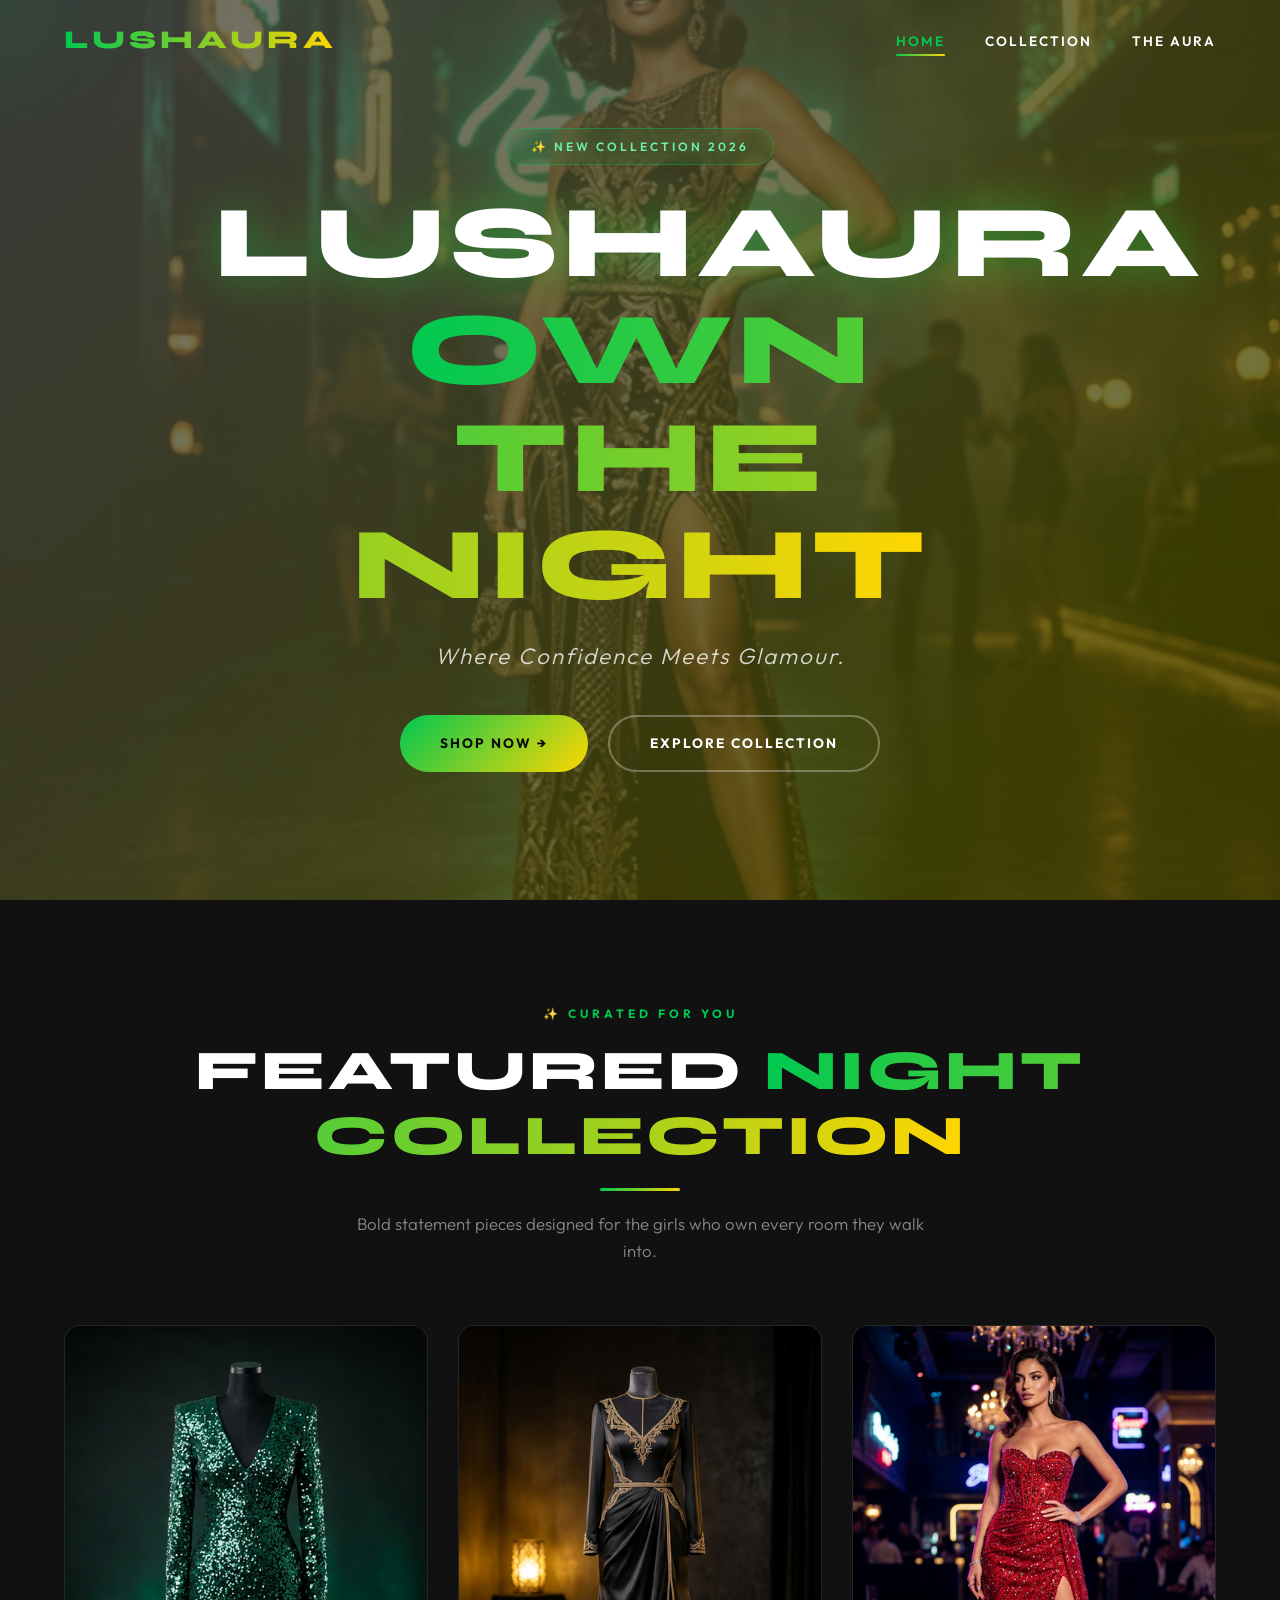
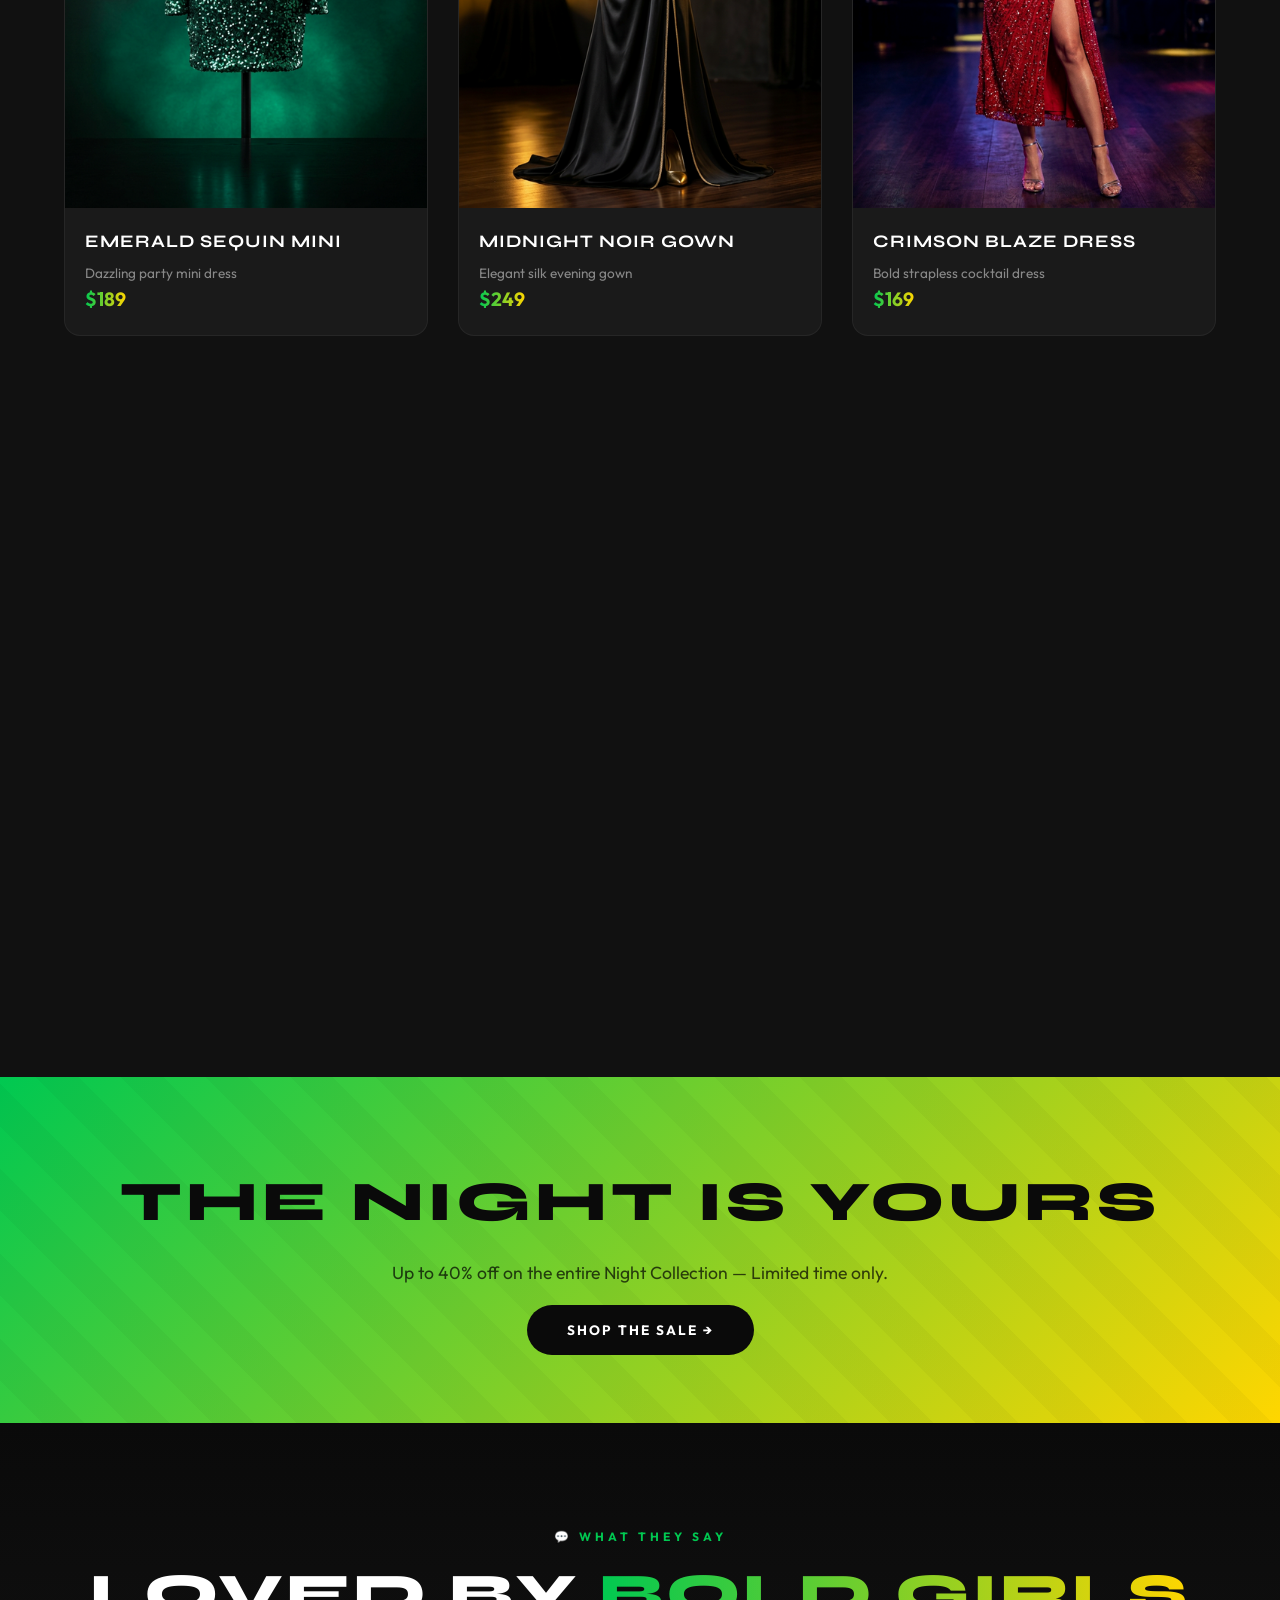
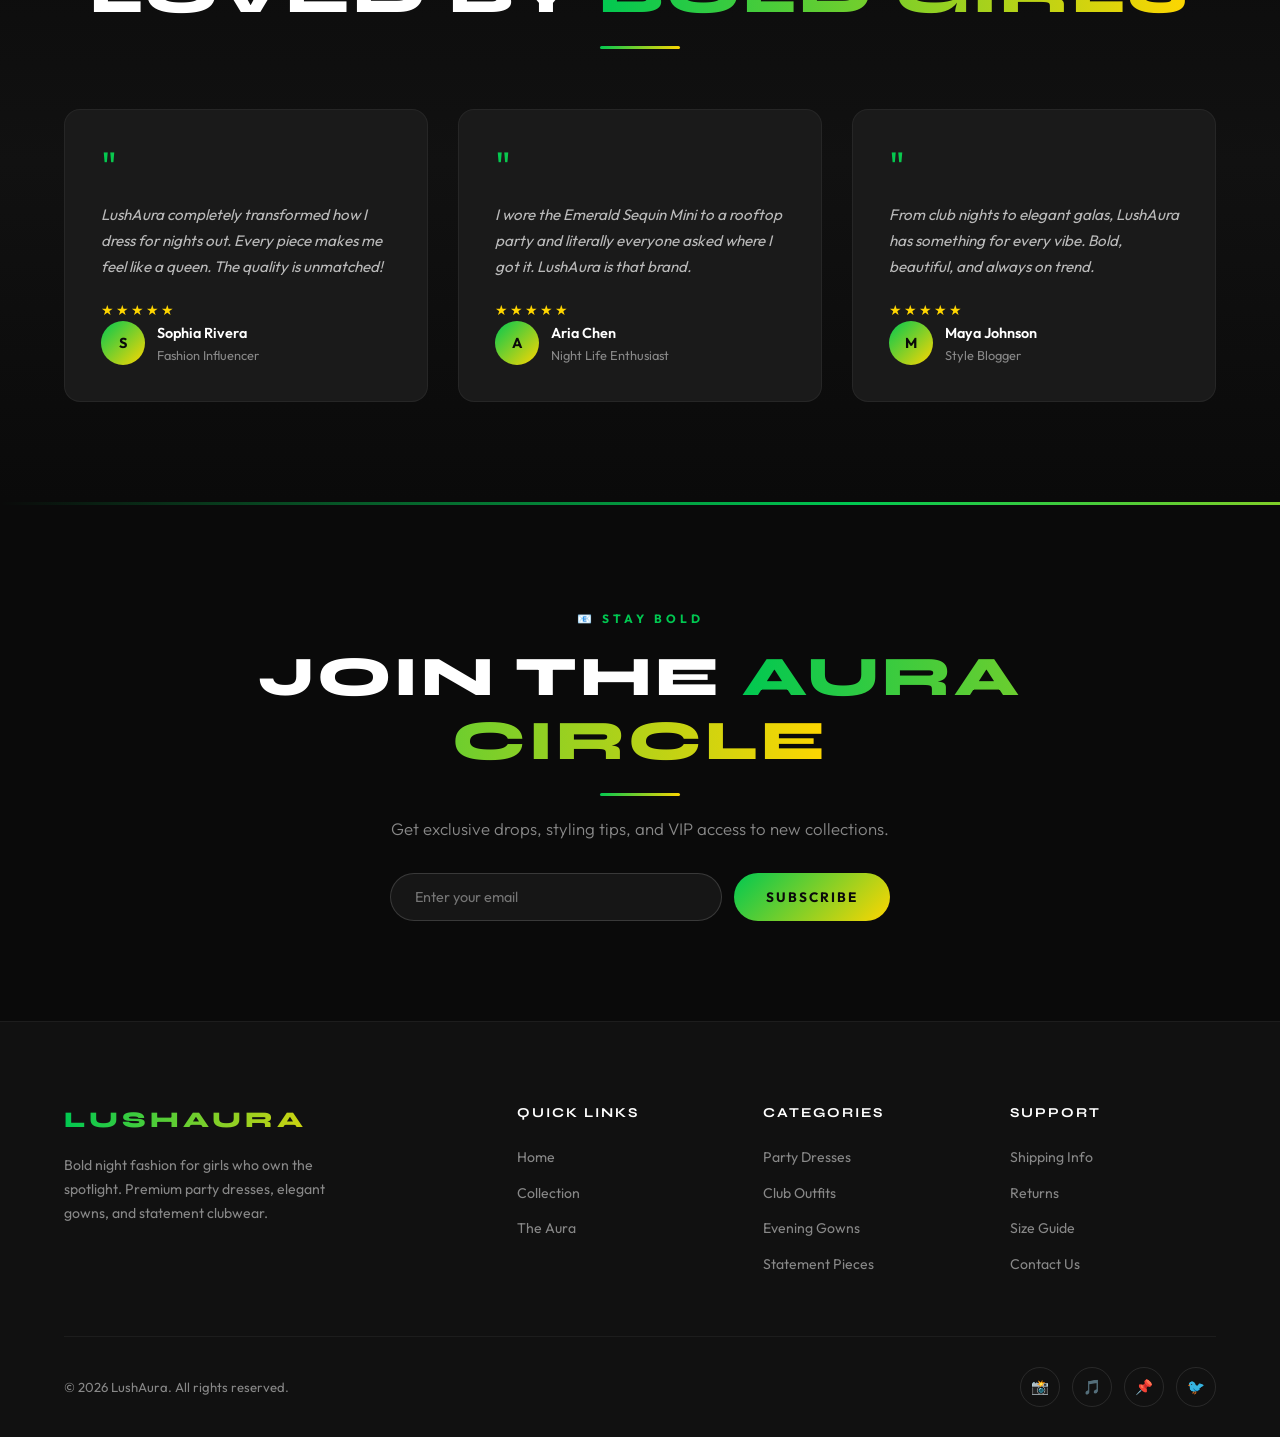
==== commit 377477aa: "Add files via upload" ====
--- a/index.html
+++ b/index.html
@@ -283,6 +283,28 @@
 
   <script src="images-data.js"></script>
   <script src="script.js"></script>
+
+  <!-- Landbot Chatbot -->
+  <script>
+    window.addEventListener('mouseover', initLandbot, { once: true });
+    window.addEventListener('touchstart', initLandbot, { once: true });
+    var myLandbot;
+    function initLandbot() {
+      if (!myLandbot) {
+        var s = document.createElement('script');
+        s.type = "module";
+        s.async = true;
+        s.addEventListener('load', function () {
+          var myLandbot = new Landbot.Livechat({
+            configUrl: 'https://storage.googleapis.com/landbot.online/v3/H-3421642-YM0O55O9JTFCHCND/index.json',
+          });
+        });
+        s.src = 'https://cdn.landbot.io/landbot-3/landbot-3.0.0.mjs';
+        var x = document.getElementsByTagName('script')[0];
+        x.parentNode.insertBefore(s, x);
+      }
+    }
+  </script>
 </body>
 
 </html>
--- a/style.css
+++ b/style.css
@@ -26,7 +26,7 @@
   --gradient-main: linear-gradient(135deg, #00C851, #FFD600);
   --gradient-hero: linear-gradient(135deg, #FFFFFF 0%, #69F0AE 40%, #FFD600 100%);
   --gradient-dark: linear-gradient(135deg, #0A0A0A 0%, #1A1A1A 100%);
-  --gradient-glow: linear-gradient(135deg, rgba(0,200,81,0.3), rgba(255,214,0,0.3));
+  --gradient-glow: linear-gradient(135deg, rgba(0, 200, 81, 0.3), rgba(255, 214, 0, 0.3));
   --gradient-text: linear-gradient(90deg, #00C851, #FFD600);
 
   /* Typography */
@@ -38,15 +38,17 @@
   --container-width: 1200px;
 
   /* Effects */
-  --glow-green: 0 0 30px rgba(0,200,81,0.4);
-  --glow-yellow: 0 0 30px rgba(255,214,0,0.4);
-  --glow-combined: 0 0 20px rgba(0,200,81,0.3), 0 0 40px rgba(255,214,0,0.2);
+  --glow-green: 0 0 30px rgba(0, 200, 81, 0.4);
+  --glow-yellow: 0 0 30px rgba(255, 214, 0, 0.4);
+  --glow-combined: 0 0 20px rgba(0, 200, 81, 0.3), 0 0 40px rgba(255, 214, 0, 0.2);
   --transition: all 0.4s cubic-bezier(0.25, 0.46, 0.45, 0.94);
   --transition-fast: all 0.25s ease;
 }
 
 /* ---------- Reset & Base ---------- */
-*, *::before, *::after {
+*,
+*::before,
+*::after {
   margin: 0;
   padding: 0;
   box-sizing: border-box;
@@ -76,7 +78,9 @@
   display: block;
 }
 
-ul { list-style: none; }
+ul {
+  list-style: none;
+}
 
 .container {
   max-width: var(--container-width);
@@ -90,7 +94,7 @@
   width: 300px;
   height: 300px;
   border-radius: 50%;
-  background: radial-gradient(circle, rgba(0,200,81,0.08) 0%, transparent 70%);
+  background: radial-gradient(circle, rgba(0, 200, 81, 0.08) 0%, transparent 70%);
   pointer-events: none;
   z-index: 9999;
   transform: translate(-50%, -50%);
@@ -134,7 +138,7 @@
 .preloader-bar {
   width: 200px;
   height: 3px;
-  background: rgba(255,255,255,0.1);
+  background: rgba(255, 255, 255, 0.1);
   margin: 20px auto 0;
   border-radius: 3px;
   overflow: hidden;
@@ -151,13 +155,27 @@
 }
 
 @keyframes preloaderPulse {
-  0%, 100% { opacity: 0.6; transform: scale(0.98); }
-  50% { opacity: 1; transform: scale(1); }
+
+  0%,
+  100% {
+    opacity: 0.6;
+    transform: scale(0.98);
+  }
+
+  50% {
+    opacity: 1;
+    transform: scale(1);
+  }
 }
 
 @keyframes preloaderSlide {
-  0% { transform: translateX(-100%); }
-  100% { transform: translateX(350%); }
+  0% {
+    transform: translateX(-100%);
+  }
+
+  100% {
+    transform: translateX(350%);
+  }
 }
 
 /* ============================================
@@ -174,11 +192,11 @@
 }
 
 .navbar.scrolled {
-  background: rgba(10,10,10,0.92);
+  background: rgba(10, 10, 10, 0.92);
   backdrop-filter: blur(20px);
   -webkit-backdrop-filter: blur(20px);
   padding: 12px 0;
-  box-shadow: 0 2px 30px rgba(0,200,81,0.1);
+  box-shadow: 0 2px 30px rgba(0, 200, 81, 0.1);
 }
 
 .navbar .container {
@@ -257,16 +275,24 @@
   border-radius: 2px;
 }
 
-.hamburger.active span:nth-child(1) { transform: rotate(45deg) translate(5px, 5px); }
-.hamburger.active span:nth-child(2) { opacity: 0; }
-.hamburger.active span:nth-child(3) { transform: rotate(-45deg) translate(5px, -5px); }
+.hamburger.active span:nth-child(1) {
+  transform: rotate(45deg) translate(5px, 5px);
+}
+
+.hamburger.active span:nth-child(2) {
+  opacity: 0;
+}
+
+.hamburger.active span:nth-child(3) {
+  transform: rotate(-45deg) translate(5px, -5px);
+}
 
 /* Mobile Nav */
 .mobile-nav {
   display: none;
   position: fixed;
   inset: 0;
-  background: rgba(10,10,10,0.98);
+  background: rgba(10, 10, 10, 0.98);
   backdrop-filter: blur(30px);
   z-index: 10000;
   flex-direction: column;
@@ -321,15 +347,23 @@
 }
 
 @keyframes heroGradient {
-  0% { background-position: 0% 50%; }
-  50% { background-position: 100% 50%; }
-  100% { background-position: 0% 50%; }
+  0% {
+    background-position: 0% 50%;
+  }
+
+  50% {
+    background-position: 100% 50%;
+  }
+
+  100% {
+    background-position: 0% 50%;
+  }
 }
 
 .hero-overlay {
   position: absolute;
   inset: 0;
-  background: rgba(0,0,0,0.55);
+  background: rgba(0, 0, 0, 0.55);
   z-index: 1;
 }
 
@@ -357,7 +391,7 @@
 .hero-badge {
   display: inline-block;
   padding: 8px 24px;
-  border: 1px solid rgba(0,200,81,0.4);
+  border: 1px solid rgba(0, 200, 81, 0.4);
   border-radius: 50px;
   font-size: 0.75rem;
   font-weight: 600;
@@ -366,7 +400,7 @@
   color: var(--green-light);
   margin-bottom: 24px;
   backdrop-filter: blur(10px);
-  background: rgba(0,200,81,0.08);
+  background: rgba(0, 200, 81, 0.08);
   animation: fadeSlideUp 1s 0.2s both;
 }
 
@@ -390,13 +424,13 @@
 }
 
 .hero-title .glow {
-  text-shadow: 0 0 40px rgba(0,200,81,0.4), 0 0 80px rgba(255,214,0,0.2);
+  text-shadow: 0 0 40px rgba(0, 200, 81, 0.4), 0 0 80px rgba(255, 214, 0, 0.2);
 }
 
 .hero-tagline {
   font-size: clamp(1rem, 2.5vw, 1.4rem);
   font-weight: 300;
-  color: rgba(255,255,255,0.8);
+  color: rgba(255, 255, 255, 0.8);
   letter-spacing: 2px;
   margin-bottom: 40px;
   font-style: italic;
@@ -443,7 +477,7 @@
 .btn-outline {
   background: transparent;
   color: var(--white);
-  border: 2px solid rgba(255,255,255,0.3);
+  border: 2px solid rgba(255, 255, 255, 0.3);
 }
 
 .btn-outline:hover {
@@ -457,14 +491,17 @@
 .btn .ripple {
   position: absolute;
   border-radius: 50%;
-  background: rgba(255,255,255,0.3);
+  background: rgba(255, 255, 255, 0.3);
   transform: scale(0);
   animation: ripple 0.6s linear;
   pointer-events: none;
 }
 
 @keyframes ripple {
-  to { transform: scale(4); opacity: 0; }
+  to {
+    transform: scale(4);
+    opacity: 0;
+  }
 }
 
 /* ============================================
@@ -547,13 +584,13 @@
   overflow: hidden;
   position: relative;
   transition: var(--transition);
-  border: 1px solid rgba(255,255,255,0.05);
+  border: 1px solid rgba(255, 255, 255, 0.05);
 }
 
 .product-card:hover {
   transform: translateY(-10px);
-  box-shadow: 0 20px 60px rgba(0,200,81,0.15);
-  border-color: rgba(0,200,81,0.2);
+  box-shadow: 0 20px 60px rgba(0, 200, 81, 0.15);
+  border-color: rgba(0, 200, 81, 0.2);
 }
 
 .product-card-image {
@@ -576,7 +613,7 @@
 .product-card-overlay {
   position: absolute;
   inset: 0;
-  background: linear-gradient(to top, rgba(0,0,0,0.8) 0%, transparent 50%);
+  background: linear-gradient(to top, rgba(0, 0, 0, 0.8) 0%, transparent 50%);
   opacity: 0;
   transition: var(--transition);
   display: flex;
@@ -631,13 +668,11 @@
   content: '';
   position: absolute;
   inset: 0;
-  background: repeating-linear-gradient(
-    45deg,
-    transparent,
-    transparent 30px,
-    rgba(0,0,0,0.03) 30px,
-    rgba(0,0,0,0.03) 60px
-  );
+  background: repeating-linear-gradient(45deg,
+      transparent,
+      transparent 30px,
+      rgba(0, 0, 0, 0.03) 30px,
+      rgba(0, 0, 0, 0.03) 60px);
 }
 
 .promo-content {
@@ -657,7 +692,7 @@
 
 .promo-subtitle {
   font-size: 1.1rem;
-  color: rgba(0,0,0,0.7);
+  color: rgba(0, 0, 0, 0.7);
   margin-bottom: 30px;
   font-weight: 400;
 }
@@ -679,7 +714,7 @@
 .btn-dark:hover {
   background: var(--dark);
   transform: translateY(-3px);
-  box-shadow: 0 10px 30px rgba(0,0,0,0.3);
+  box-shadow: 0 10px 30px rgba(0, 0, 0, 0.3);
 }
 
 /* ============================================
@@ -693,7 +728,7 @@
 
 .testimonial-card {
   background: var(--dark-card);
-  border: 1px solid rgba(255,255,255,0.05);
+  border: 1px solid rgba(255, 255, 255, 0.05);
   border-radius: 16px;
   padding: 36px;
   position: relative;
@@ -701,7 +736,7 @@
 }
 
 .testimonial-card:hover {
-  border-color: rgba(0,200,81,0.2);
+  border-color: rgba(0, 200, 81, 0.2);
   transform: translateY(-5px);
 }
 
@@ -717,7 +752,7 @@
 
 .testimonial-text {
   font-size: 0.95rem;
-  color: rgba(255,255,255,0.7);
+  color: rgba(255, 255, 255, 0.7);
   line-height: 1.7;
   margin-bottom: 20px;
   font-style: italic;
@@ -776,7 +811,7 @@
   transform: translateX(-50%);
   width: 600px;
   height: 600px;
-  background: radial-gradient(circle, rgba(0,200,81,0.08) 0%, transparent 70%);
+  background: radial-gradient(circle, rgba(0, 200, 81, 0.08) 0%, transparent 70%);
   pointer-events: none;
 }
 
@@ -791,7 +826,7 @@
 
 .filter-tab {
   padding: 12px 28px;
-  border: 1px solid rgba(255,255,255,0.15);
+  border: 1px solid rgba(255, 255, 255, 0.15);
   border-radius: 50px;
   font-family: var(--font-body);
   font-size: 0.8rem;
@@ -826,7 +861,7 @@
   background: var(--dark-card);
   border-radius: 16px;
   overflow: hidden;
-  border: 1px solid rgba(255,255,255,0.05);
+  border: 1px solid rgba(255, 255, 255, 0.05);
   transition: var(--transition);
   opacity: 0;
   transform: translateY(30px);
@@ -839,8 +874,8 @@
 
 .collection-card:hover {
   transform: translateY(-8px);
-  box-shadow: 0 20px 50px rgba(0,200,81,0.12);
-  border-color: rgba(0,200,81,0.2);
+  box-shadow: 0 20px 50px rgba(0, 200, 81, 0.12);
+  border-color: rgba(0, 200, 81, 0.2);
 }
 
 .collection-card-image {
@@ -881,7 +916,7 @@
   width: 36px;
   height: 36px;
   border-radius: 50%;
-  background: rgba(0,0,0,0.5);
+  background: rgba(0, 0, 0, 0.5);
   backdrop-filter: blur(10px);
   display: flex;
   align-items: center;
@@ -936,7 +971,7 @@
 .btn-add-cart {
   padding: 10px 22px;
   background: transparent;
-  border: 1px solid rgba(0,200,81,0.4);
+  border: 1px solid rgba(0, 200, 81, 0.4);
   border-radius: 50px;
   color: var(--green);
   font-family: var(--font-body);
@@ -961,8 +996,13 @@
 }
 
 @keyframes glowBorder {
-  0% { box-shadow: 0 0 5px rgba(0,200,81,0.1); }
-  100% { box-shadow: 0 0 20px rgba(0,200,81,0.2), 0 0 40px rgba(255,214,0,0.1); }
+  0% {
+    box-shadow: 0 0 5px rgba(0, 200, 81, 0.1);
+  }
+
+  100% {
+    box-shadow: 0 0 20px rgba(0, 200, 81, 0.2), 0 0 40px rgba(255, 214, 0, 0.1);
+  }
 }
 
 /* ============================================
@@ -982,7 +1022,7 @@
   right: 0;
   width: 500px;
   height: 500px;
-  background: radial-gradient(circle, rgba(255,214,0,0.06) 0%, transparent 70%);
+  background: radial-gradient(circle, rgba(255, 214, 0, 0.06) 0%, transparent 70%);
   pointer-events: none;
 }
 
@@ -1015,7 +1055,7 @@
   content: '';
   position: absolute;
   inset: 0;
-  border: 2px solid rgba(0,200,81,0.2);
+  border: 2px solid rgba(0, 200, 81, 0.2);
   border-radius: 20px;
   pointer-events: none;
 }
@@ -1031,7 +1071,7 @@
 
 .story-content p {
   font-size: 1rem;
-  color: rgba(255,255,255,0.7);
+  color: rgba(255, 255, 255, 0.7);
   line-height: 1.8;
   margin-bottom: 16px;
 }
@@ -1067,7 +1107,7 @@
   content: '';
   position: absolute;
   inset: 0;
-  background: linear-gradient(to top, rgba(0,0,0,0.5) 0%, transparent 60%);
+  background: linear-gradient(to top, rgba(0, 0, 0, 0.5) 0%, transparent 60%);
   opacity: 0;
   transition: var(--transition);
 }
@@ -1104,13 +1144,13 @@
   padding: 40px;
   background: var(--dark-card);
   border-radius: 20px;
-  border: 1px solid rgba(255,255,255,0.05);
+  border: 1px solid rgba(255, 255, 255, 0.05);
   margin-bottom: 24px;
   transition: var(--transition);
 }
 
 .trend-card:hover {
-  border-color: rgba(0,200,81,0.15);
+  border-color: rgba(0, 200, 81, 0.15);
   transform: translateX(5px);
 }
 
@@ -1177,7 +1217,7 @@
 .progress-bar {
   width: 100%;
   height: 6px;
-  background: rgba(255,255,255,0.1);
+  background: rgba(255, 255, 255, 0.1);
   border-radius: 6px;
   overflow: hidden;
 }
@@ -1192,18 +1232,18 @@
 
 /* Glassmorphism Cards */
 .glass-card {
-  background: rgba(255,255,255,0.03);
+  background: rgba(255, 255, 255, 0.03);
   backdrop-filter: blur(20px);
   -webkit-backdrop-filter: blur(20px);
-  border: 1px solid rgba(255,255,255,0.08);
+  border: 1px solid rgba(255, 255, 255, 0.08);
   border-radius: 20px;
   padding: 36px;
   transition: var(--transition);
 }
 
 .glass-card:hover {
-  background: rgba(255,255,255,0.06);
-  border-color: rgba(0,200,81,0.15);
+  background: rgba(255, 255, 255, 0.06);
+  border-color: rgba(0, 200, 81, 0.15);
   transform: translateY(-5px);
 }
 
@@ -1269,9 +1309,19 @@
 }
 
 @keyframes float {
-  0%, 100% { transform: translate(0, 0) rotate(0deg); }
-  33% { transform: translate(20px, -30px) rotate(5deg); }
-  66% { transform: translate(-15px, 15px) rotate(-3deg); }
+
+  0%,
+  100% {
+    transform: translate(0, 0) rotate(0deg);
+  }
+
+  33% {
+    transform: translate(20px, -30px) rotate(5deg);
+  }
+
+  66% {
+    transform: translate(-15px, 15px) rotate(-3deg);
+  }
 }
 
 /* ============================================
@@ -1280,7 +1330,7 @@
 .footer {
   padding: 80px 0 30px;
   background: var(--dark);
-  border-top: 1px solid rgba(255,255,255,0.05);
+  border-top: 1px solid rgba(255, 255, 255, 0.05);
 }
 
 .footer-grid {
@@ -1340,7 +1390,7 @@
 
 .footer-bottom {
   padding-top: 30px;
-  border-top: 1px solid rgba(255,255,255,0.05);
+  border-top: 1px solid rgba(255, 255, 255, 0.05);
   display: flex;
   justify-content: space-between;
   align-items: center;
@@ -1362,7 +1412,7 @@
   width: 40px;
   height: 40px;
   border-radius: 50%;
-  border: 1px solid rgba(255,255,255,0.1);
+  border: 1px solid rgba(255, 255, 255, 0.1);
   display: flex;
   align-items: center;
   justify-content: center;
@@ -1414,8 +1464,15 @@
 }
 
 @keyframes fadeSlideUp {
-  from { opacity: 0; transform: translateY(30px); }
-  to { opacity: 1; transform: translateY(0); }
+  from {
+    opacity: 0;
+    transform: translateY(30px);
+  }
+
+  to {
+    opacity: 1;
+    transform: translateY(0);
+  }
 }
 
 /* ============================================
@@ -1430,8 +1487,13 @@
 }
 
 @keyframes dividerMove {
-  0% { background-position: -200% 0; }
-  100% { background-position: 200% 0; }
+  0% {
+    background-position: -200% 0;
+  }
+
+  100% {
+    background-position: 200% 0;
+  }
 }
 
 /* ============================================
@@ -1448,7 +1510,7 @@
   text-transform: uppercase;
   letter-spacing: 3px;
   font-size: 0.9rem;
-  color: rgba(255,255,255,0.3);
+  color: rgba(255, 255, 255, 0.3);
 }
 
 .placeholder-img.style-1 {
@@ -1476,7 +1538,8 @@
     gap: 40px;
   }
 
-  .trend-card, .trend-card.reverse {
+  .trend-card,
+  .trend-card.reverse {
     flex-direction: column;
     text-align: center;
   }
@@ -1497,9 +1560,17 @@
     --section-padding: 70px 0;
   }
 
-  .nav-links { display: none; }
-  .hamburger { display: flex; }
-  .mobile-nav { display: flex; }
+  .nav-links {
+    display: none;
+  }
+
+  .hamburger {
+    display: flex;
+  }
+
+  .mobile-nav {
+    display: flex;
+  }
 
   .hero-title {
     font-size: clamp(2.2rem, 10vw, 3.5rem);
@@ -1545,6 +1616,7 @@
 }
 
 @media (max-width: 480px) {
+
   .featured-grid,
   .collection-grid {
     grid-template-columns: 1fr;
@@ -1571,3 +1643,28 @@
     grid-template-columns: 1fr;
   }
 }
+
+/* ============================================
+   LANDBOT CHATBOT — Enlarged Launcher Icon
+   ============================================ */
+.LandbotLivechat {
+  z-index: 99999 !important;
+}
+
+.LandbotLivechat .LivechatLauncher-module--launcher--pLoFB,
+.LandbotLivechat [class*="LivechatLauncher"][class*="launcher"] {
+  width: 80px !important;
+  height: 80px !important;
+}
+
+.LandbotLivechat .LivechatLauncher-module--launcher--pLoFB svg,
+.LandbotLivechat [class*="LivechatLauncher"][class*="launcher"] svg {
+  width: 36px !important;
+  height: 36px !important;
+}
+
+.LandbotLivechat .LivechatLauncher-module--launcher--pLoFB img,
+.LandbotLivechat [class*="LivechatLauncher"][class*="launcher"] img {
+  width: 80px !important;
+  height: 80px !important;
+}
